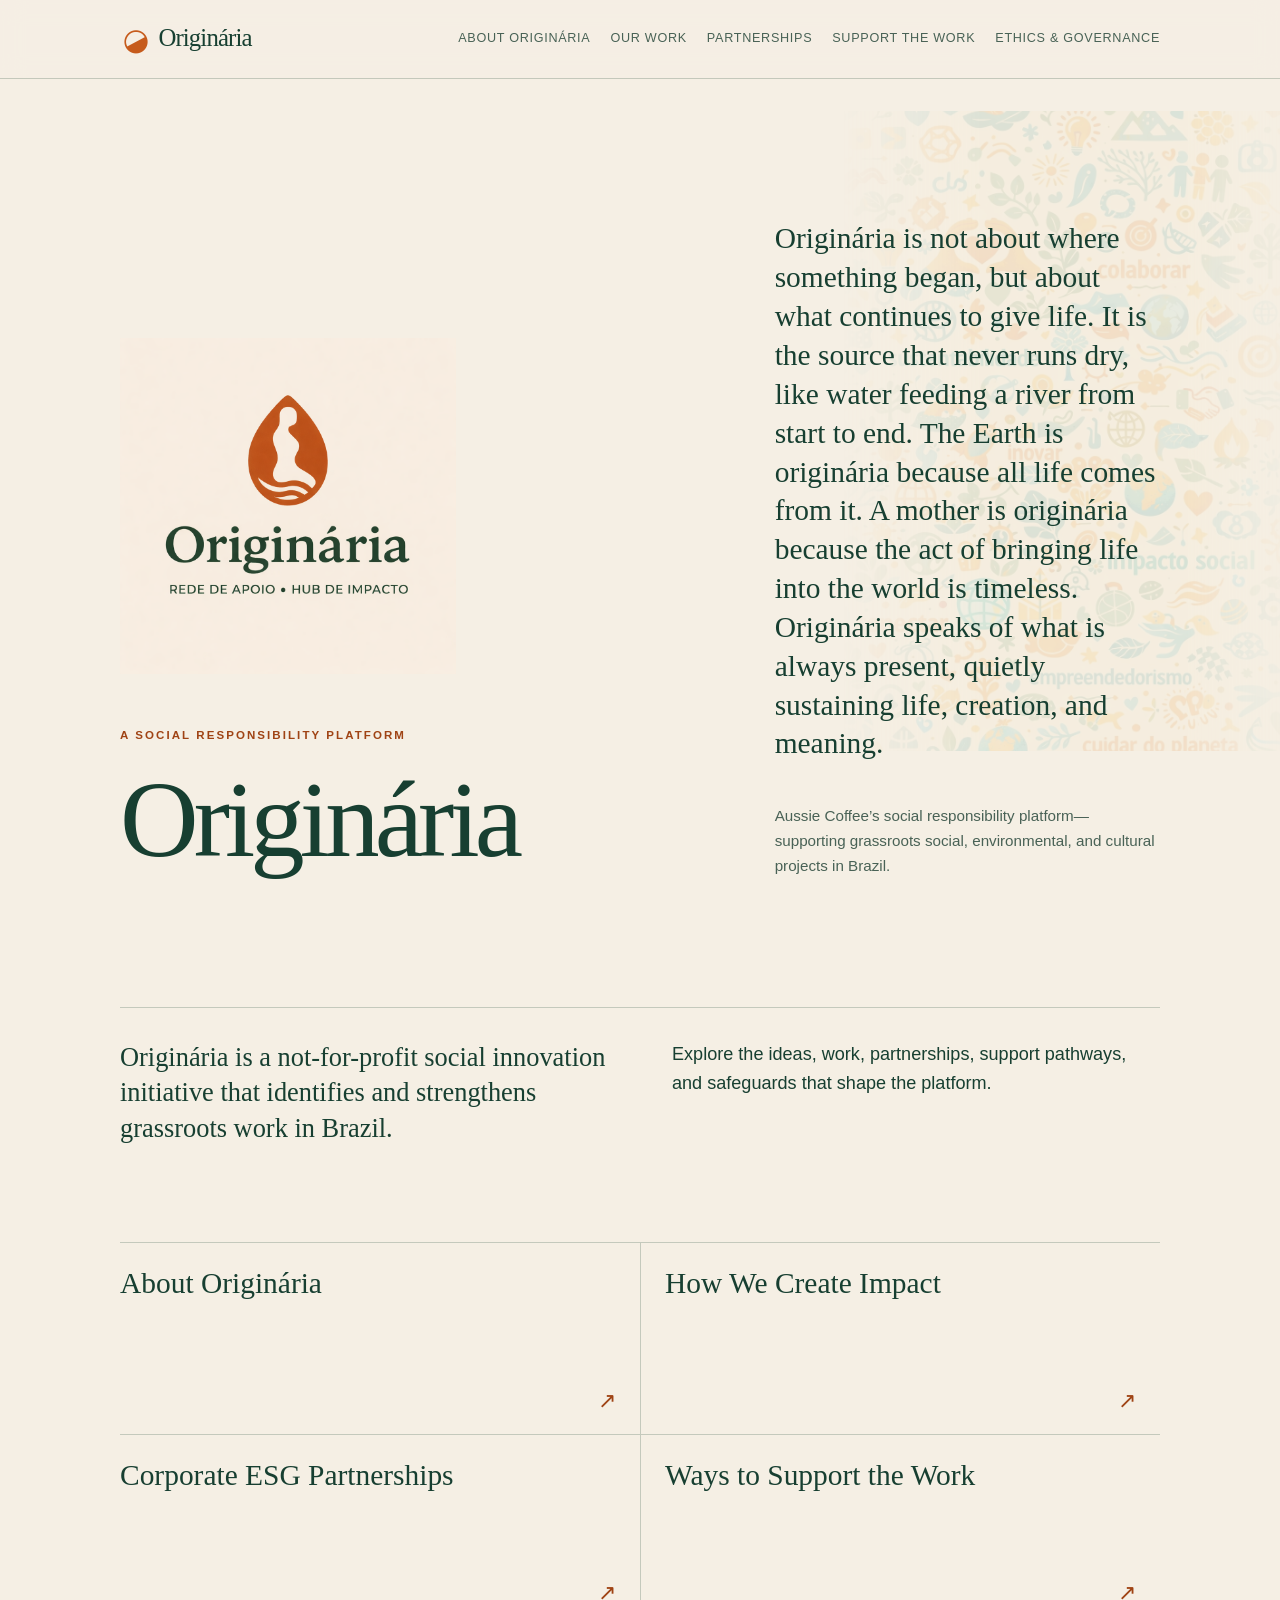
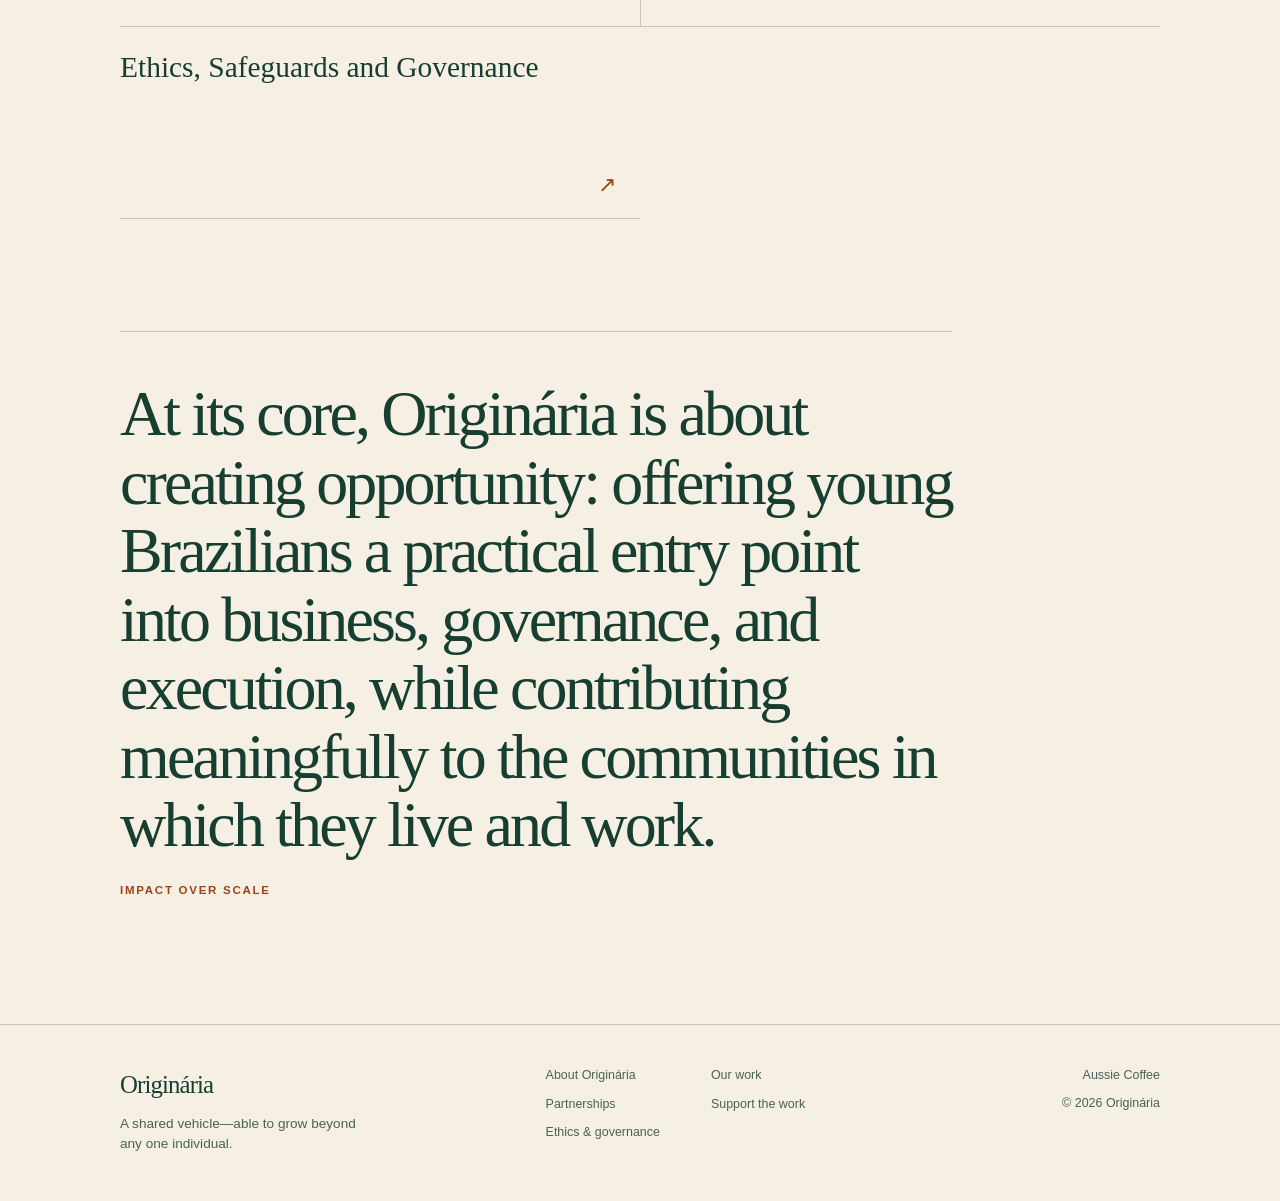
==== index.html @ fb034f6e "feat: create Originaria editorial site" ====
<!doctype html>
<html lang="en">
<head>
  <meta charset="utf-8">
  <meta name="viewport" content="width=device-width, initial-scale=1">
  <meta name="description" content="Originária — a social responsibility platform supporting grassroots social, environmental, and cultural work in Brazil.">
  <meta name="theme-color" content="#f5efe4">
  <title>Originária — Originária</title>
  <link rel="icon" type="image/png" href="assets/originaria-logo.png">
  <link rel="stylesheet" href="assets/site.css">
</head>
<body class="page-home">
  <a class="skip-link" href="#main">Skip to content</a>
  <header class="site-header">
    <div class="header-inner">
      <a class="brand" href="" aria-label="Originária home"><span class="brand-mark" aria-hidden="true">◒</span><span class="brand-word">Originária</span></a>
      <button class="menu-toggle" type="button" aria-expanded="false" aria-controls="site-nav"><span class="menu-label">Menu</span><span class="menu-icon" aria-hidden="true"><i></i><i></i></span></button>
      <nav id="site-nav" class="site-nav" aria-label="Primary navigation"><a href="about/" data-page="about">About Originária</a><a href="work/" data-page="work">Our work</a><a href="partnerships/" data-page="partnerships">Partnerships</a><a href="support/" data-page="support">Support the work</a><a href="principles/" data-page="principles">Ethics &amp; governance</a></nav>
    </div>
  </header>
  <main id="main"><section class="hero"><div class="hero-grid"><div><img class="hero-logo" src="assets/originaria-logo.png" alt="Originária — Rede de Apoio • Hub de Impacto"><p class="eyebrow">A social responsibility platform</p><h1>Originária</h1></div><div><p class="hero-intro">Originária is not about where something began, but about what continues to give life. It is the source that never runs dry, like water feeding a river from start to end. The Earth is originária because all life comes from it. A mother is originária because the act of bringing life into the world is timeless. Originária speaks of what is always present, quietly sustaining life, creation, and meaning.</p><p class="hero-note">Aussie Coffee’s social responsibility platform—supporting grassroots social, environmental, and cultural projects in Brazil.</p></div></div></section>
<section class="gateway"><div class="gateway-lead"><p>Originária is a not-for-profit social innovation initiative that identifies and strengthens grassroots work in Brazil.</p><p>Explore the ideas, work, partnerships, support pathways, and safeguards that shape the platform.</p></div><nav class="gateway-links" aria-label="Explore Originária"><a class="gateway-link" href="about/"><strong>About Originária</strong><span aria-hidden="true">↗</span></a><a class="gateway-link" href="work/"><strong>How We Create Impact</strong><span aria-hidden="true">↗</span></a><a class="gateway-link" href="partnerships/"><strong>Corporate ESG Partnerships</strong><span aria-hidden="true">↗</span></a><a class="gateway-link" href="support/"><strong>Ways to Support the Work</strong><span aria-hidden="true">↗</span></a><a class="gateway-link" href="principles/"><strong>Ethics, Safeguards and Governance</strong><span aria-hidden="true">↗</span></a></nav></section>
<section class="principle"><blockquote>At its core, Originária is about creating opportunity: offering young Brazilians a practical entry point into business, governance, and execution, while contributing meaningfully to the communities in which they live and work.<cite>Impact over scale</cite></blockquote></section></main>
  <footer class="site-footer">
    <div class="footer-inner">
      <div class="footer-brand"><span class="brand-word">Originária</span><p>A shared vehicle—able to grow beyond any one individual.</p></div>
      <nav class="footer-nav" aria-label="Footer navigation"><a href="about/">About Originária</a><a href="work/">Our work</a><a href="partnerships/">Partnerships</a><a href="support/">Support the work</a><a href="principles/">Ethics & governance</a></nav>
      <div class="footer-meta"><a href="https://www.aussiecoffeebrasil.com/" rel="noopener">Aussie Coffee</a><span>© <span data-year></span> Originária</span></div>
    </div>
  </footer>
  <script src="assets/site.js"></script>
</body>
</html>
---- assets/site.css ----
:root {
  --paper: #f5efe4;
  --paper-deep: #ebe1d1;
  --ink: #173f31;
  --ink-soft: #496256;
  --rust: #c65b1c;
  --rust-dark: #9f4314;
  --line: rgba(23, 63, 49, .22);
  --white: #fffaf2;
  --serif: Georgia, 'Times New Roman', Times, serif;
  --sans: 'Avenir Next', Avenir, 'Helvetica Neue', Helvetica, Arial, sans-serif;
  --measure: 69rem;
  --reading: 47rem;
  --ease: cubic-bezier(.2,.7,.2,1);
}

* { box-sizing: border-box; }
html { scroll-behavior: smooth; }
body { margin: 0; background: var(--paper); color: var(--ink); font-family: var(--sans); font-size: 16px; line-height: 1.65; }
body::selection { background: var(--rust); color: var(--white); }
a { color: inherit; text-decoration-thickness: 1px; text-underline-offset: .2em; }
a:hover { color: var(--rust-dark); }
button, a { -webkit-tap-highlight-color: transparent; }
.skip-link { position: fixed; z-index: 20; top: .75rem; left: .75rem; transform: translateY(-180%); padding: .65rem 1rem; background: var(--ink); color: var(--white); }
.skip-link:focus { transform: translateY(0); }

.site-header { position: sticky; z-index: 10; top: 0; border-bottom: 1px solid var(--line); background: color-mix(in srgb, var(--paper) 94%, transparent); backdrop-filter: blur(12px); }
.header-inner { display: flex; align-items: center; justify-content: space-between; gap: 2rem; max-width: var(--measure); margin: 0 auto; padding: 1.15rem 2rem; }
.brand { display: inline-flex; align-items: center; gap: .6rem; color: var(--ink); text-decoration: none; white-space: nowrap; }
.brand-word { font-family: var(--serif); font-size: 1.55rem; letter-spacing: -.035em; }
.brand-mark { display: inline-grid; place-items: center; width: 1.8rem; height: 1.8rem; color: var(--rust); font-size: 1.9rem; line-height: 1; transform: rotate(-28deg); }
.site-nav { display: flex; align-items: center; justify-content: flex-end; flex-wrap: wrap; gap: .25rem 1.25rem; font-size: .79rem; letter-spacing: .055em; text-transform: uppercase; }
.site-nav a { padding: .3rem 0; text-decoration: none; color: var(--ink-soft); }
.site-nav a:hover, .site-nav a[aria-current="page"] { color: var(--rust-dark); }
.menu-toggle { display: none; border: 0; background: transparent; color: var(--ink); font: inherit; cursor: pointer; }
.menu-icon { display: inline-flex; flex-direction: column; gap: 4px; margin-left: .55rem; vertical-align: middle; }
.menu-icon i { display: block; width: 1.2rem; height: 1px; background: currentColor; }

main { overflow: hidden; }
.hero { position: relative; max-width: var(--measure); margin: 0 auto; padding: clamp(5rem, 11vw, 10rem) 2rem clamp(5rem, 10vw, 9rem); }
.hero::after { content: ''; position: absolute; right: -7rem; top: 2rem; width: min(29rem, 42vw); height: min(40rem, 54vw); background: url('originaria-pattern.png') center / cover; opacity: .13; mask-image: linear-gradient(90deg, transparent, #000 30%, #000 75%, transparent); pointer-events: none; }
.hero-grid { display: grid; grid-template-columns: minmax(0, 1.05fr) minmax(18rem, .75fr); align-items: end; gap: clamp(3rem, 9vw, 10rem); position: relative; z-index: 1; }
.hero-logo { width: min(21rem, 75%); margin-bottom: 2.8rem; mix-blend-mode: multiply; }
.eyebrow { margin: 0 0 1.1rem; color: var(--rust-dark); font-size: .72rem; font-weight: 700; letter-spacing: .18em; line-height: 1.4; text-transform: uppercase; }
h1, h2, h3 { font-family: var(--serif); font-weight: 400; letter-spacing: -.045em; line-height: 1.08; }
h1 { max-width: 12ch; margin: 0; font-size: clamp(3.4rem, 8.5vw, 7.7rem); }
h2 { margin: 0 0 1.5rem; font-size: clamp(2.35rem, 5vw, 4.8rem); }
h3 { margin: 2.6rem 0 .75rem; font-size: clamp(1.65rem, 3vw, 2.4rem); }
.hero-intro { max-width: 31rem; margin: 0; font-family: var(--serif); font-size: clamp(1.35rem, 2.3vw, 2rem); line-height: 1.32; }
.hero-note { max-width: 24rem; margin: 2.5rem 0 0; color: var(--ink-soft); font-size: .95rem; }

.gateway { max-width: var(--measure); margin: 0 auto; padding: 0 2rem 7rem; }
.gateway-lead { display: grid; grid-template-columns: 1fr 1fr; gap: 4rem; align-items: start; border-top: 1px solid var(--line); padding-top: 2rem; }
.gateway-lead p { max-width: 34rem; margin: 0; font-size: 1.13rem; }
.gateway-lead p:first-child { font-family: var(--serif); font-size: 1.65rem; line-height: 1.35; }
.gateway-links { display: grid; grid-template-columns: repeat(2, 1fr); border-top: 1px solid var(--line); margin-top: 6rem; }
.gateway-link { display: flex; flex-direction: column; justify-content: space-between; min-height: 12rem; padding: 1.5rem 1.5rem 1.4rem 0; border-bottom: 1px solid var(--line); text-decoration: none; }
.gateway-link:nth-child(even) { padding-left: 1.5rem; border-left: 1px solid var(--line); }
.gateway-link strong { font-family: var(--serif); font-size: clamp(1.45rem, 2.3vw, 2rem); font-weight: 400; line-height: 1.1; }
.gateway-link span { align-self: flex-end; color: var(--rust-dark); font-size: 1.4rem; line-height: 1; transition: transform .25s var(--ease); }
.gateway-link:hover span { transform: translate(5px, -5px); }
.principle { max-width: var(--measure); margin: 0 auto; padding: 0 2rem 8rem; }
.principle blockquote { max-width: 52rem; margin: 0; padding: 3rem 0 0; border-top: 1px solid var(--line); font-family: var(--serif); font-size: clamp(2.3rem, 5vw, 5rem); line-height: 1.07; letter-spacing: -.045em; }
.principle cite { display: block; margin-top: 1.5rem; color: var(--rust-dark); font-family: var(--sans); font-size: .72rem; font-style: normal; font-weight: 700; letter-spacing: .15em; text-transform: uppercase; }

.page-article .page-hero { max-width: var(--measure); margin: 0 auto; padding: clamp(4.5rem, 9vw, 8rem) 2rem 4rem; }
.page-hero .eyebrow { margin-bottom: 1.6rem; }
.page-hero h1 { max-width: 15ch; font-size: clamp(3.2rem, 7vw, 6.7rem); }
.page-hero .deck { max-width: 38rem; margin: 2rem 0 0; color: var(--ink-soft); font-family: var(--serif); font-size: 1.35rem; line-height: 1.4; }
.article-layout { display: grid; grid-template-columns: 15rem minmax(0, var(--reading)); gap: clamp(2rem, 7vw, 7rem); max-width: var(--measure); margin: 0 auto; padding: 1rem 2rem 8rem; align-items: start; }
.contents { position: sticky; top: 6.3rem; padding-top: .25rem; }
.contents-label { margin: 0 0 .8rem; color: var(--rust-dark); font-size: .68rem; font-weight: 700; letter-spacing: .15em; text-transform: uppercase; }
.contents a { display: block; padding: .25rem 0; color: var(--ink-soft); font-size: .82rem; line-height: 1.35; text-decoration: none; }
.contents a:hover { color: var(--rust-dark); }
.article-copy { min-width: 0; }
.article-copy > section { padding: 3rem 0 3.7rem; border-top: 1px solid var(--line); scroll-margin-top: 6rem; }
.article-copy > section:first-child { padding-top: 0; border-top: 0; }
.article-copy p { max-width: var(--reading); margin: 0 0 1.35rem; }
.article-copy p:last-child { margin-bottom: 0; }
.article-copy .section-intro { font-family: var(--serif); font-size: 1.55rem; line-height: 1.38; }
.article-copy h2 { font-size: clamp(2rem, 4vw, 3.5rem); }
.article-copy h3 { margin-top: 2.2rem; font-size: clamp(1.45rem, 2.5vw, 2.05rem); }
.article-copy .callout { margin: 2.5rem 0; padding: 1.5rem 0 1.5rem 1.5rem; border-left: 2px solid var(--rust); font-family: var(--serif); font-size: 1.35rem; line-height: 1.38; }

.feature-band { display: grid; grid-template-columns: 1fr 1fr; gap: 3rem; max-width: var(--measure); margin: 0 auto; padding: 0 2rem 8rem; }
.feature-band .image-panel { min-height: 24rem; background: var(--paper-deep) url('originaria-pattern.png') center / cover; background-blend-mode: multiply; opacity: .9; }
.feature-band .text-panel { align-self: end; padding-bottom: 1rem; }
.feature-band .text-panel p { max-width: 29rem; margin: 0; font-family: var(--serif); font-size: 1.6rem; line-height: 1.3; }

.site-footer { border-top: 1px solid var(--line); }
.footer-inner { display: grid; grid-template-columns: 1.2fr 1fr .8fr; gap: 3rem; max-width: var(--measure); margin: 0 auto; padding: 2.5rem 2rem 3rem; }
.footer-brand p { max-width: 15rem; margin: .5rem 0 0; color: var(--ink-soft); font-size: .85rem; line-height: 1.45; }
.footer-nav { display: grid; grid-template-columns: 1fr 1fr; gap: .5rem 1rem; align-content: start; font-size: .78rem; }
.footer-nav a, .footer-meta a { color: var(--ink-soft); text-decoration: none; }
.footer-meta { display: flex; flex-direction: column; gap: .45rem; align-items: flex-end; color: var(--ink-soft); font-size: .78rem; text-align: right; }

@media (max-width: 800px) {
  .header-inner { padding: 1rem 1.25rem; }
  .menu-toggle { display: inline-flex; align-items: center; font-size: .72rem; letter-spacing: .12em; text-transform: uppercase; }
  .site-nav { display: none; position: absolute; top: 100%; left: 0; right: 0; flex-direction: column; align-items: stretch; gap: 0; padding: .75rem 1.25rem 1.1rem; border-bottom: 1px solid var(--line); background: var(--paper); }
  .site-nav.is-open { display: flex; }
  .site-nav a { padding: .7rem 0; border-bottom: 1px solid var(--line); }
  .site-nav a:last-child { border: 0; }
  .hero, .gateway, .principle, .page-article .page-hero, .article-layout, .feature-band { padding-left: 1.25rem; padding-right: 1.25rem; }
  .hero-grid, .gateway-lead, .feature-band { grid-template-columns: 1fr; gap: 2.5rem; }
  .hero::after { right: -10rem; top: 3rem; width: 22rem; height: 32rem; }
  .hero-logo { width: min(17rem, 80%); margin-bottom: 2rem; }
  .hero-intro { max-width: 26rem; }
  .gateway-links { grid-template-columns: 1fr; margin-top: 4rem; }
  .gateway-link, .gateway-link:nth-child(even) { min-height: 9rem; padding: 1.2rem 0; border-left: 0; }
  .article-layout { display: block; padding-top: 0; }
  .contents { position: static; margin: 0 0 3rem; padding: 1rem 0; border-top: 1px solid var(--line); border-bottom: 1px solid var(--line); }
  .contents a { display: inline-block; margin-right: 1rem; }
  .article-copy > section { padding: 2.5rem 0 3rem; }
  .feature-band .image-panel { min-height: 15rem; order: 2; }
  .footer-inner { grid-template-columns: 1fr 1fr; gap: 2rem; padding-left: 1.25rem; padding-right: 1.25rem; }
  .footer-meta { align-items: flex-start; text-align: left; }
}
@media (max-width: 480px) {
  body { font-size: 15px; }
  .footer-inner { grid-template-columns: 1fr; }
  .footer-meta { padding-top: 1rem; border-top: 1px solid var(--line); }
}
@media (prefers-reduced-motion: reduce) { html { scroll-behavior: auto; } *, *::before, *::after { transition-duration: .01ms !important; animation-duration: .01ms !important; } }
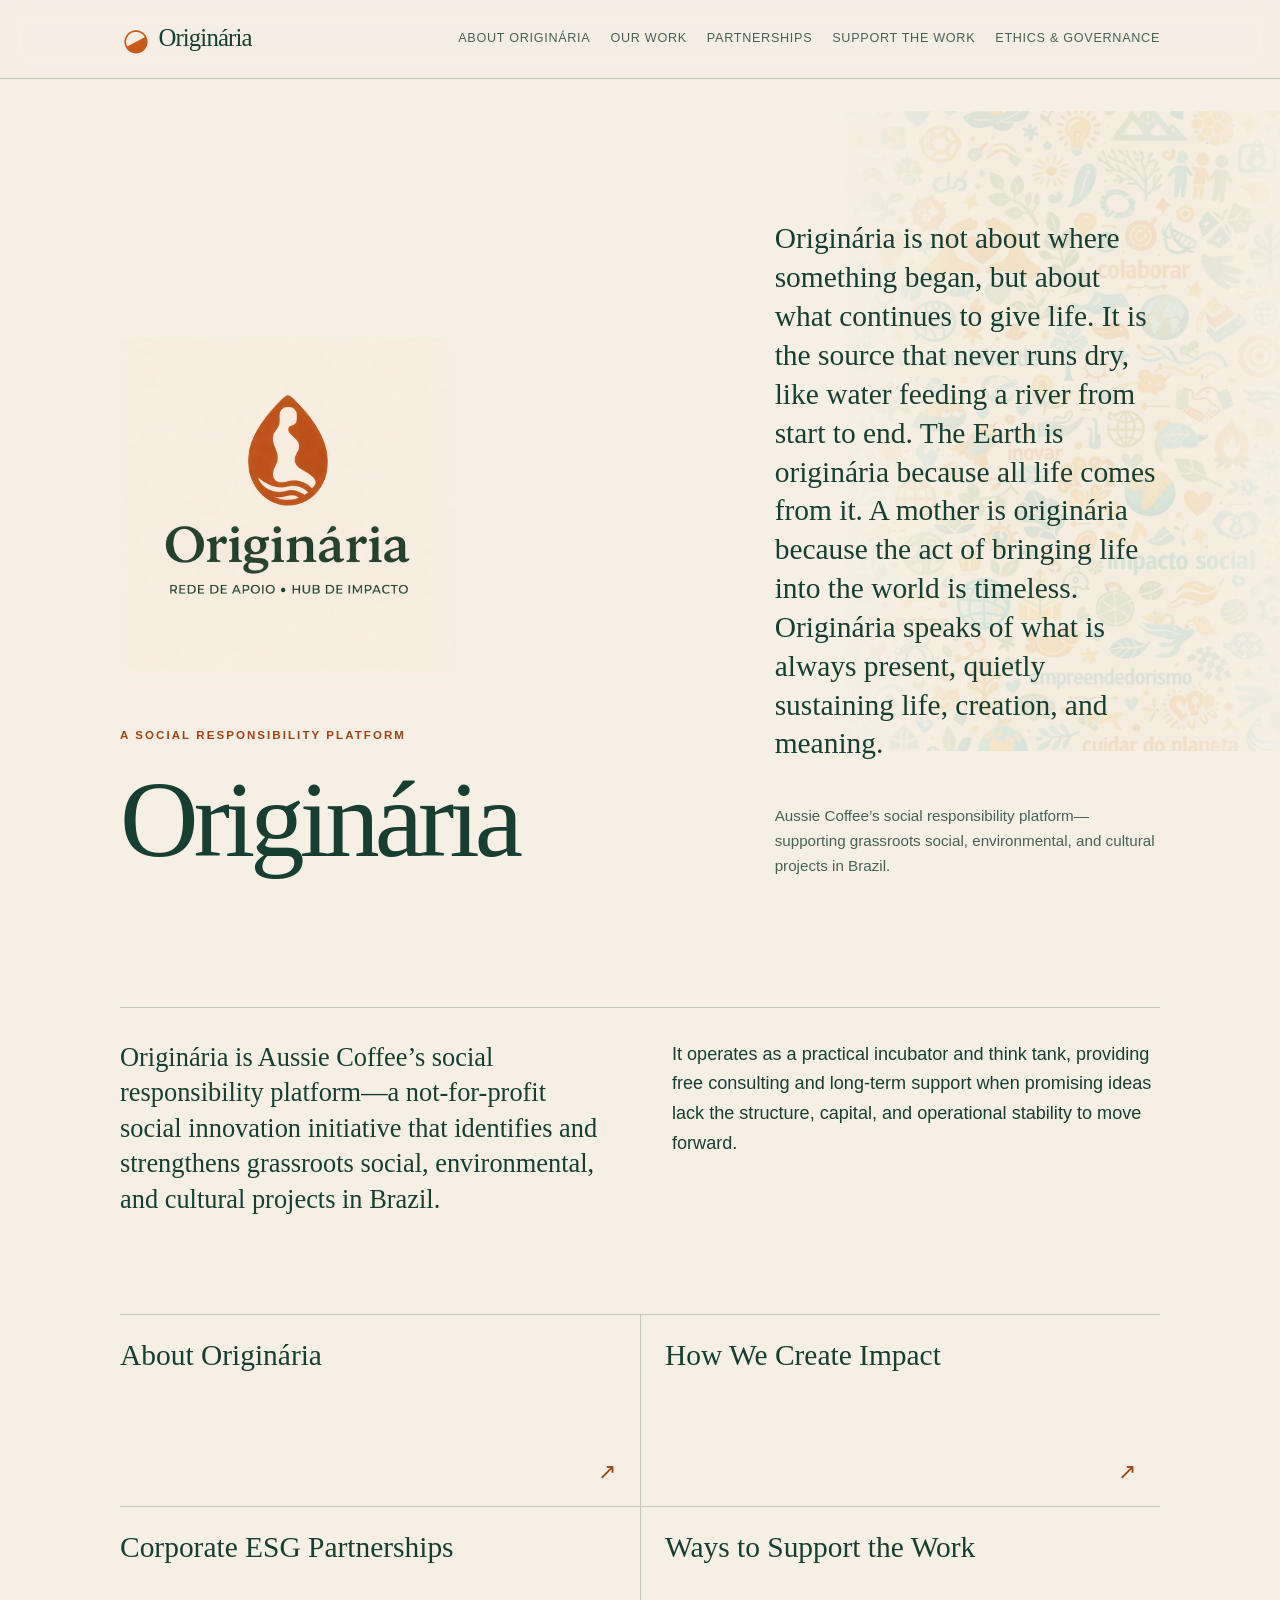
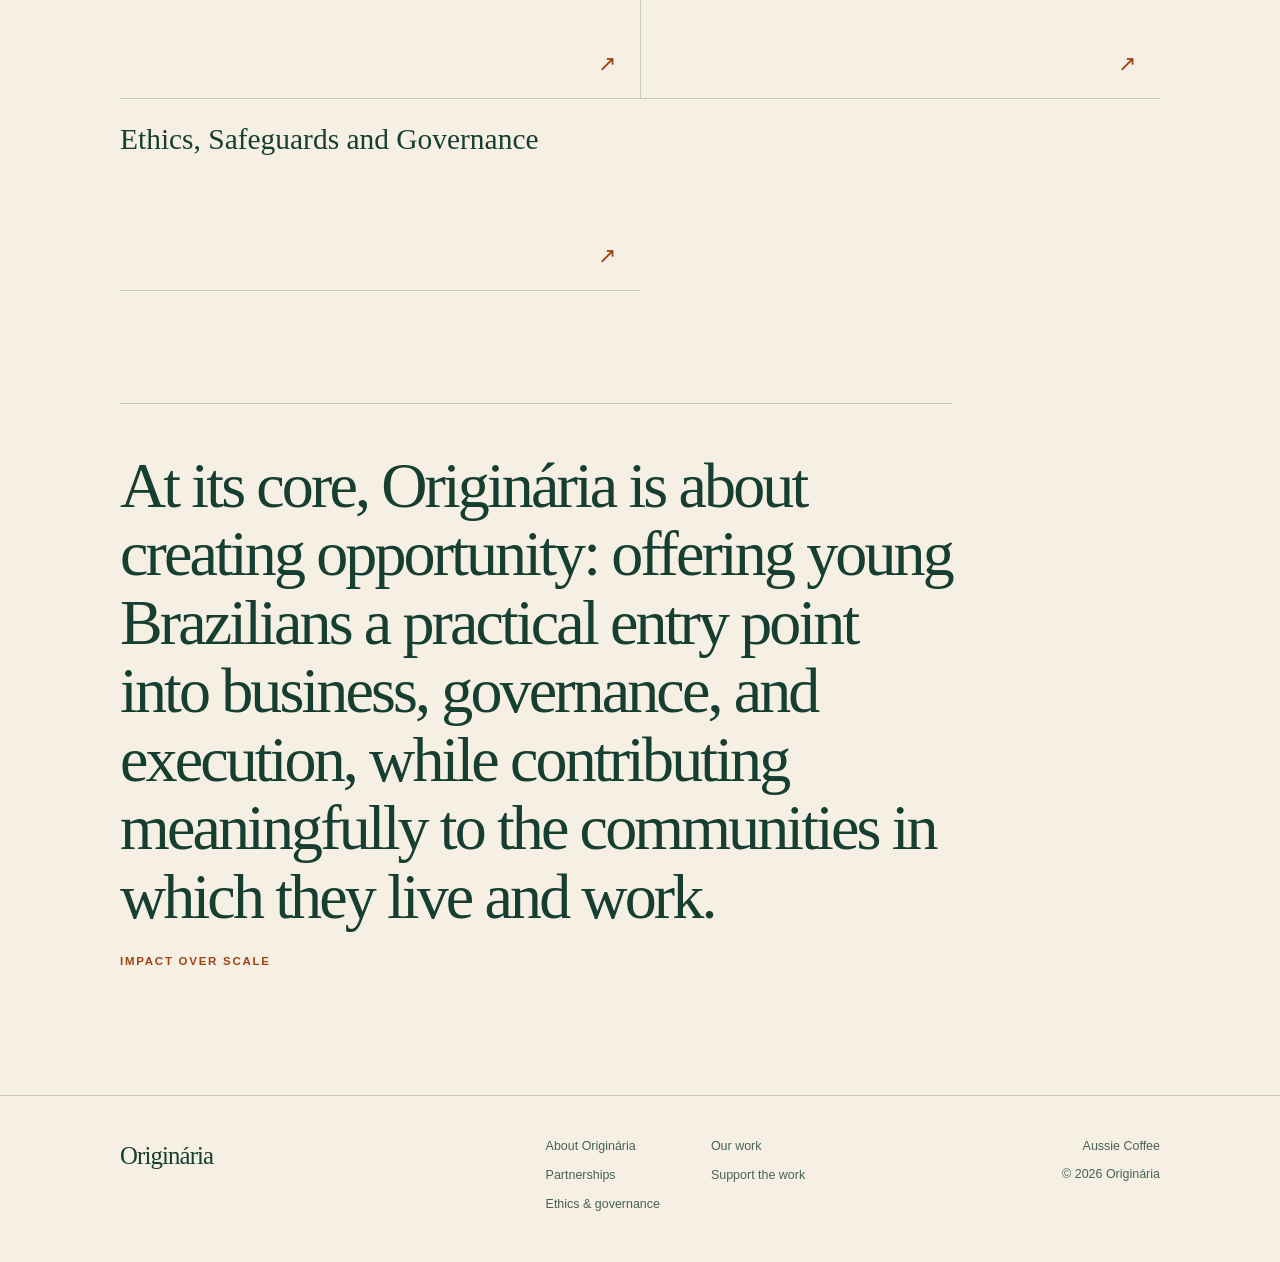
==== commit c030465b: "fix: keep homepage copy canonical" ====
--- a/index.html
+++ b/index.html
@@ -19,11 +19,11 @@
     </div>
   </header>
   <main id="main"><section class="hero"><div class="hero-grid"><div><img class="hero-logo" src="assets/originaria-logo.png" alt="Originária — Rede de Apoio • Hub de Impacto"><p class="eyebrow">A social responsibility platform</p><h1>Originária</h1></div><div><p class="hero-intro">Originária is not about where something began, but about what continues to give life. It is the source that never runs dry, like water feeding a river from start to end. The Earth is originária because all life comes from it. A mother is originária because the act of bringing life into the world is timeless. Originária speaks of what is always present, quietly sustaining life, creation, and meaning.</p><p class="hero-note">Aussie Coffee’s social responsibility platform—supporting grassroots social, environmental, and cultural projects in Brazil.</p></div></div></section>
-<section class="gateway"><div class="gateway-lead"><p>Originária is a not-for-profit social innovation initiative that identifies and strengthens grassroots work in Brazil.</p><p>Explore the ideas, work, partnerships, support pathways, and safeguards that shape the platform.</p></div><nav class="gateway-links" aria-label="Explore Originária"><a class="gateway-link" href="about/"><strong>About Originária</strong><span aria-hidden="true">↗</span></a><a class="gateway-link" href="work/"><strong>How We Create Impact</strong><span aria-hidden="true">↗</span></a><a class="gateway-link" href="partnerships/"><strong>Corporate ESG Partnerships</strong><span aria-hidden="true">↗</span></a><a class="gateway-link" href="support/"><strong>Ways to Support the Work</strong><span aria-hidden="true">↗</span></a><a class="gateway-link" href="principles/"><strong>Ethics, Safeguards and Governance</strong><span aria-hidden="true">↗</span></a></nav></section>
+<section class="gateway"><div class="gateway-lead"><p>Originária is Aussie Coffee’s social responsibility platform—a not-for-profit social innovation initiative that identifies and strengthens grassroots social, environmental, and cultural projects in Brazil.</p><p>It operates as a practical incubator and think tank, providing free consulting and long-term support when promising ideas lack the structure, capital, and operational stability to move forward.</p></div><nav class="gateway-links" aria-label="Explore Originária"><a class="gateway-link" href="about/"><strong>About Originária</strong><span aria-hidden="true">↗</span></a><a class="gateway-link" href="work/"><strong>How We Create Impact</strong><span aria-hidden="true">↗</span></a><a class="gateway-link" href="partnerships/"><strong>Corporate ESG Partnerships</strong><span aria-hidden="true">↗</span></a><a class="gateway-link" href="support/"><strong>Ways to Support the Work</strong><span aria-hidden="true">↗</span></a><a class="gateway-link" href="principles/"><strong>Ethics, Safeguards and Governance</strong><span aria-hidden="true">↗</span></a></nav></section>
 <section class="principle"><blockquote>At its core, Originária is about creating opportunity: offering young Brazilians a practical entry point into business, governance, and execution, while contributing meaningfully to the communities in which they live and work.<cite>Impact over scale</cite></blockquote></section></main>
   <footer class="site-footer">
     <div class="footer-inner">
-      <div class="footer-brand"><span class="brand-word">Originária</span><p>A shared vehicle—able to grow beyond any one individual.</p></div>
+      <div class="footer-brand"><span class="brand-word">Originária</span></div>
       <nav class="footer-nav" aria-label="Footer navigation"><a href="about/">About Originária</a><a href="work/">Our work</a><a href="partnerships/">Partnerships</a><a href="support/">Support the work</a><a href="principles/">Ethics & governance</a></nav>
       <div class="footer-meta"><a href="https://www.aussiecoffeebrasil.com/" rel="noopener">Aussie Coffee</a><span>© <span data-year></span> Originária</span></div>
     </div>
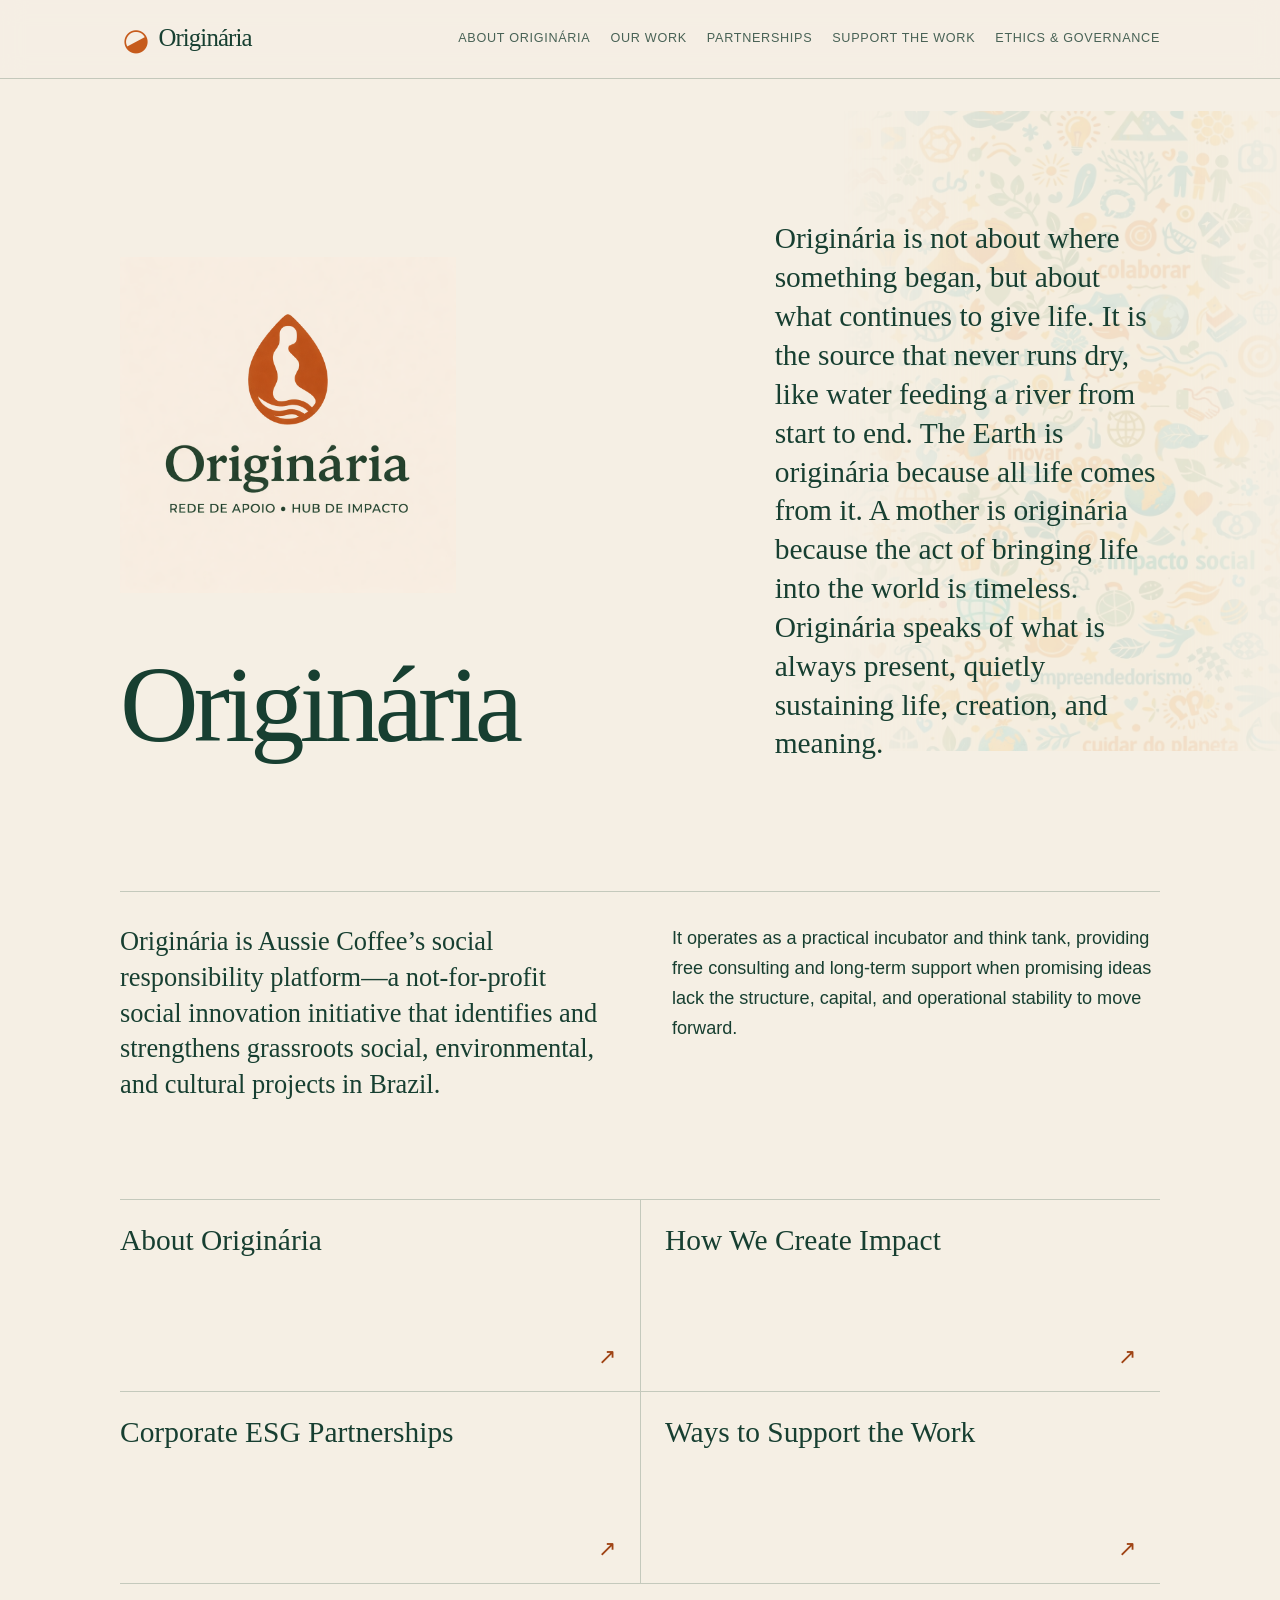
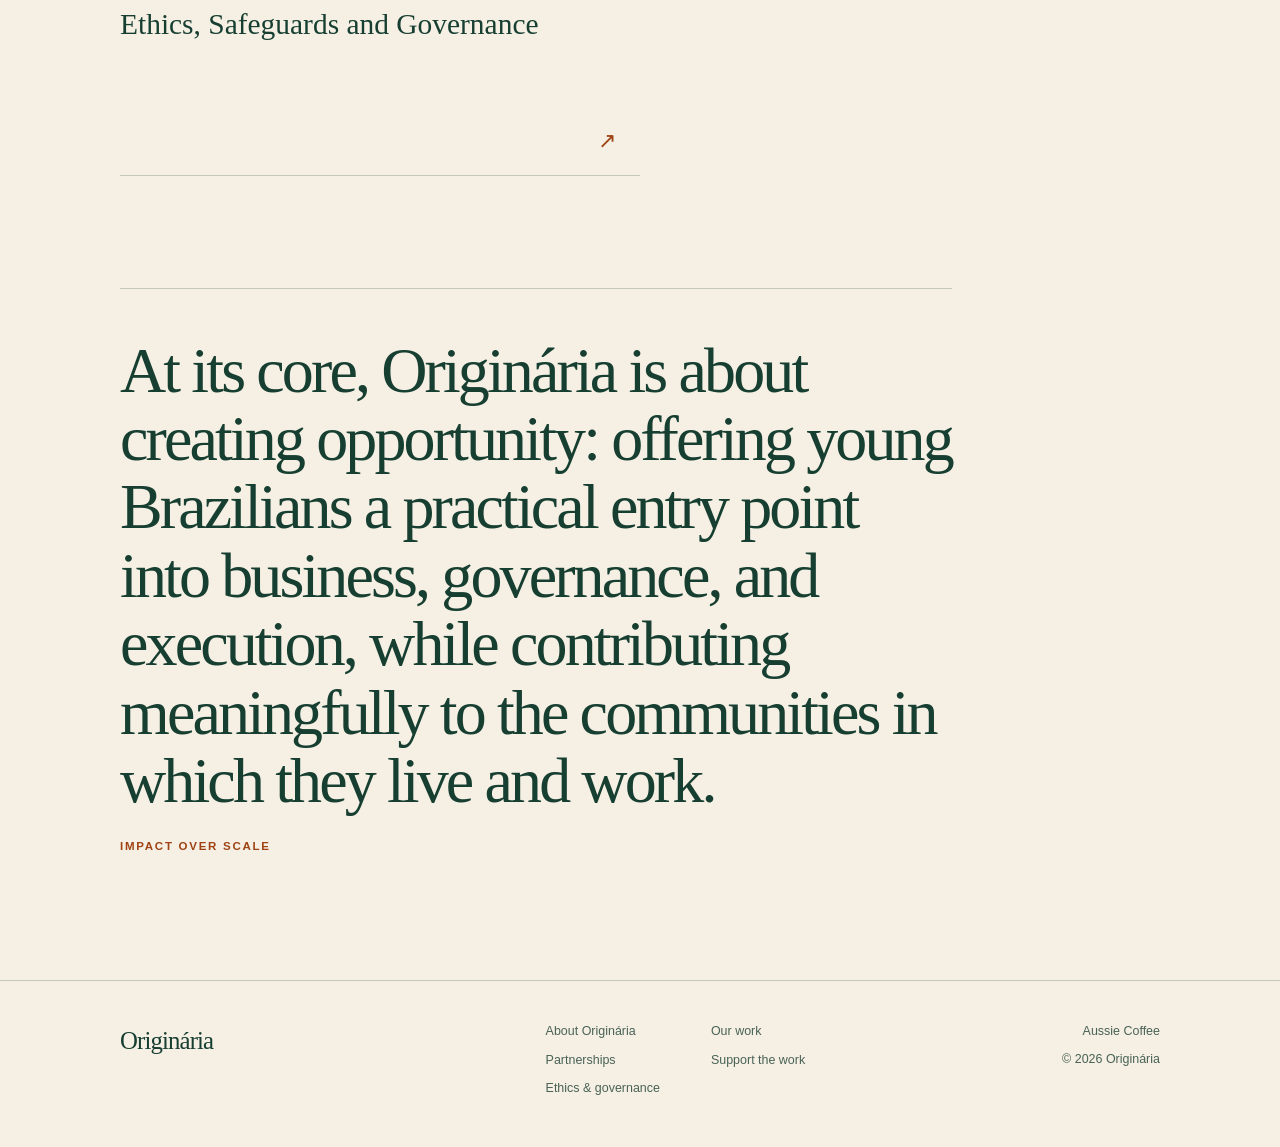
==== commit 116c3fef: "fix: use canonical wording in all public copy" ====
--- a/index.html
+++ b/index.html
@@ -3,9 +3,9 @@
 <head>
   <meta charset="utf-8">
   <meta name="viewport" content="width=device-width, initial-scale=1">
-  <meta name="description" content="Originária — a social responsibility platform supporting grassroots social, environmental, and cultural work in Brazil.">
+  <meta name="description" content="Originária is Aussie Coffee’s social responsibility platform—a not-for-profit social innovation initiative that identifies and strengthens grassroots social, environmental, and cultural projects in Brazil.">
   <meta name="theme-color" content="#f5efe4">
-  <title>Originária — Originária</title>
+  <title>Originária | Social Responsibility</title>
   <link rel="icon" type="image/png" href="assets/originaria-logo.png">
   <link rel="stylesheet" href="assets/site.css">
 </head>
@@ -18,7 +18,7 @@
       <nav id="site-nav" class="site-nav" aria-label="Primary navigation"><a href="about/" data-page="about">About Originária</a><a href="work/" data-page="work">Our work</a><a href="partnerships/" data-page="partnerships">Partnerships</a><a href="support/" data-page="support">Support the work</a><a href="principles/" data-page="principles">Ethics &amp; governance</a></nav>
     </div>
   </header>
-  <main id="main"><section class="hero"><div class="hero-grid"><div><img class="hero-logo" src="assets/originaria-logo.png" alt="Originária — Rede de Apoio • Hub de Impacto"><p class="eyebrow">A social responsibility platform</p><h1>Originária</h1></div><div><p class="hero-intro">Originária is not about where something began, but about what continues to give life. It is the source that never runs dry, like water feeding a river from start to end. The Earth is originária because all life comes from it. A mother is originária because the act of bringing life into the world is timeless. Originária speaks of what is always present, quietly sustaining life, creation, and meaning.</p><p class="hero-note">Aussie Coffee’s social responsibility platform—supporting grassroots social, environmental, and cultural projects in Brazil.</p></div></div></section>
+  <main id="main"><section class="hero"><div class="hero-grid"><div><img class="hero-logo" src="assets/originaria-logo.png" alt="Originária — Rede de Apoio • Hub de Impacto"><h1>Originária</h1></div><div><p class="hero-intro">Originária is not about where something began, but about what continues to give life. It is the source that never runs dry, like water feeding a river from start to end. The Earth is originária because all life comes from it. A mother is originária because the act of bringing life into the world is timeless. Originária speaks of what is always present, quietly sustaining life, creation, and meaning.</p></div></div></section>
 <section class="gateway"><div class="gateway-lead"><p>Originária is Aussie Coffee’s social responsibility platform—a not-for-profit social innovation initiative that identifies and strengthens grassroots social, environmental, and cultural projects in Brazil.</p><p>It operates as a practical incubator and think tank, providing free consulting and long-term support when promising ideas lack the structure, capital, and operational stability to move forward.</p></div><nav class="gateway-links" aria-label="Explore Originária"><a class="gateway-link" href="about/"><strong>About Originária</strong><span aria-hidden="true">↗</span></a><a class="gateway-link" href="work/"><strong>How We Create Impact</strong><span aria-hidden="true">↗</span></a><a class="gateway-link" href="partnerships/"><strong>Corporate ESG Partnerships</strong><span aria-hidden="true">↗</span></a><a class="gateway-link" href="support/"><strong>Ways to Support the Work</strong><span aria-hidden="true">↗</span></a><a class="gateway-link" href="principles/"><strong>Ethics, Safeguards and Governance</strong><span aria-hidden="true">↗</span></a></nav></section>
 <section class="principle"><blockquote>At its core, Originária is about creating opportunity: offering young Brazilians a practical entry point into business, governance, and execution, while contributing meaningfully to the communities in which they live and work.<cite>Impact over scale</cite></blockquote></section></main>
   <footer class="site-footer">
